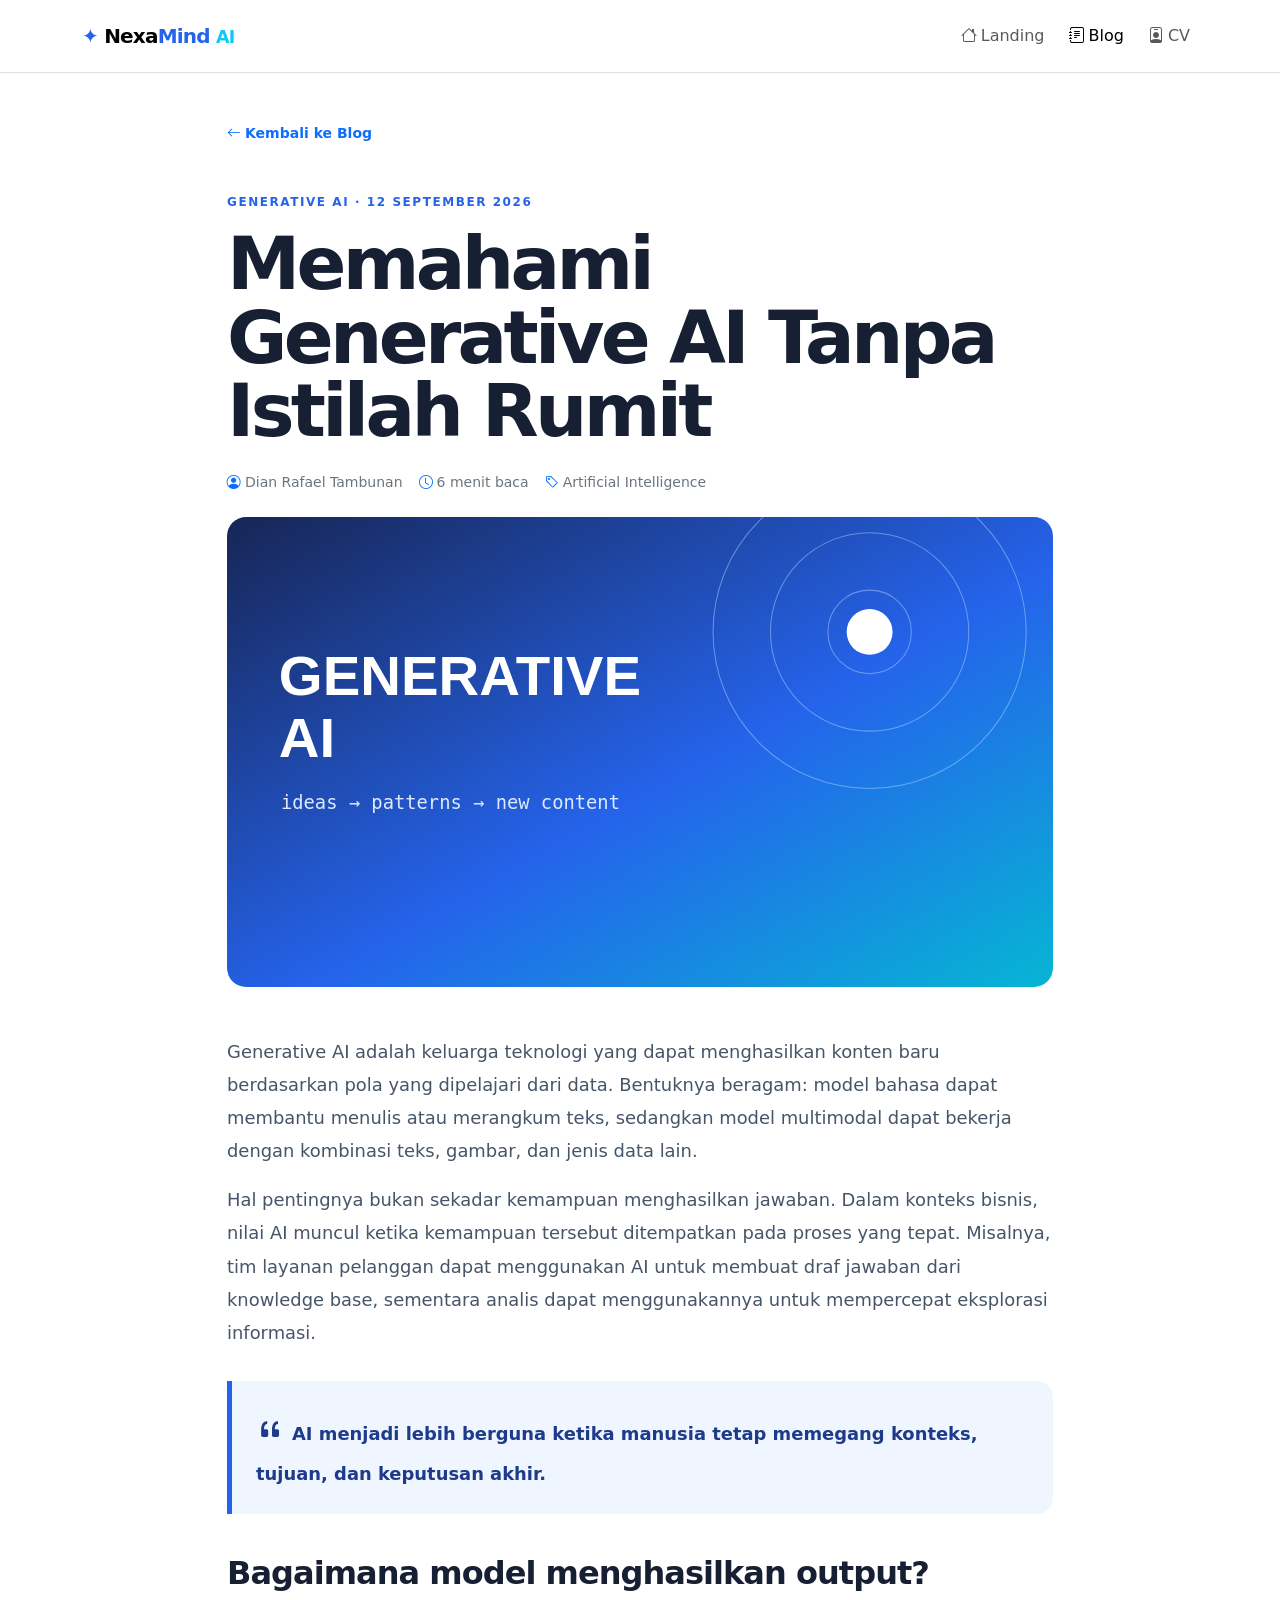
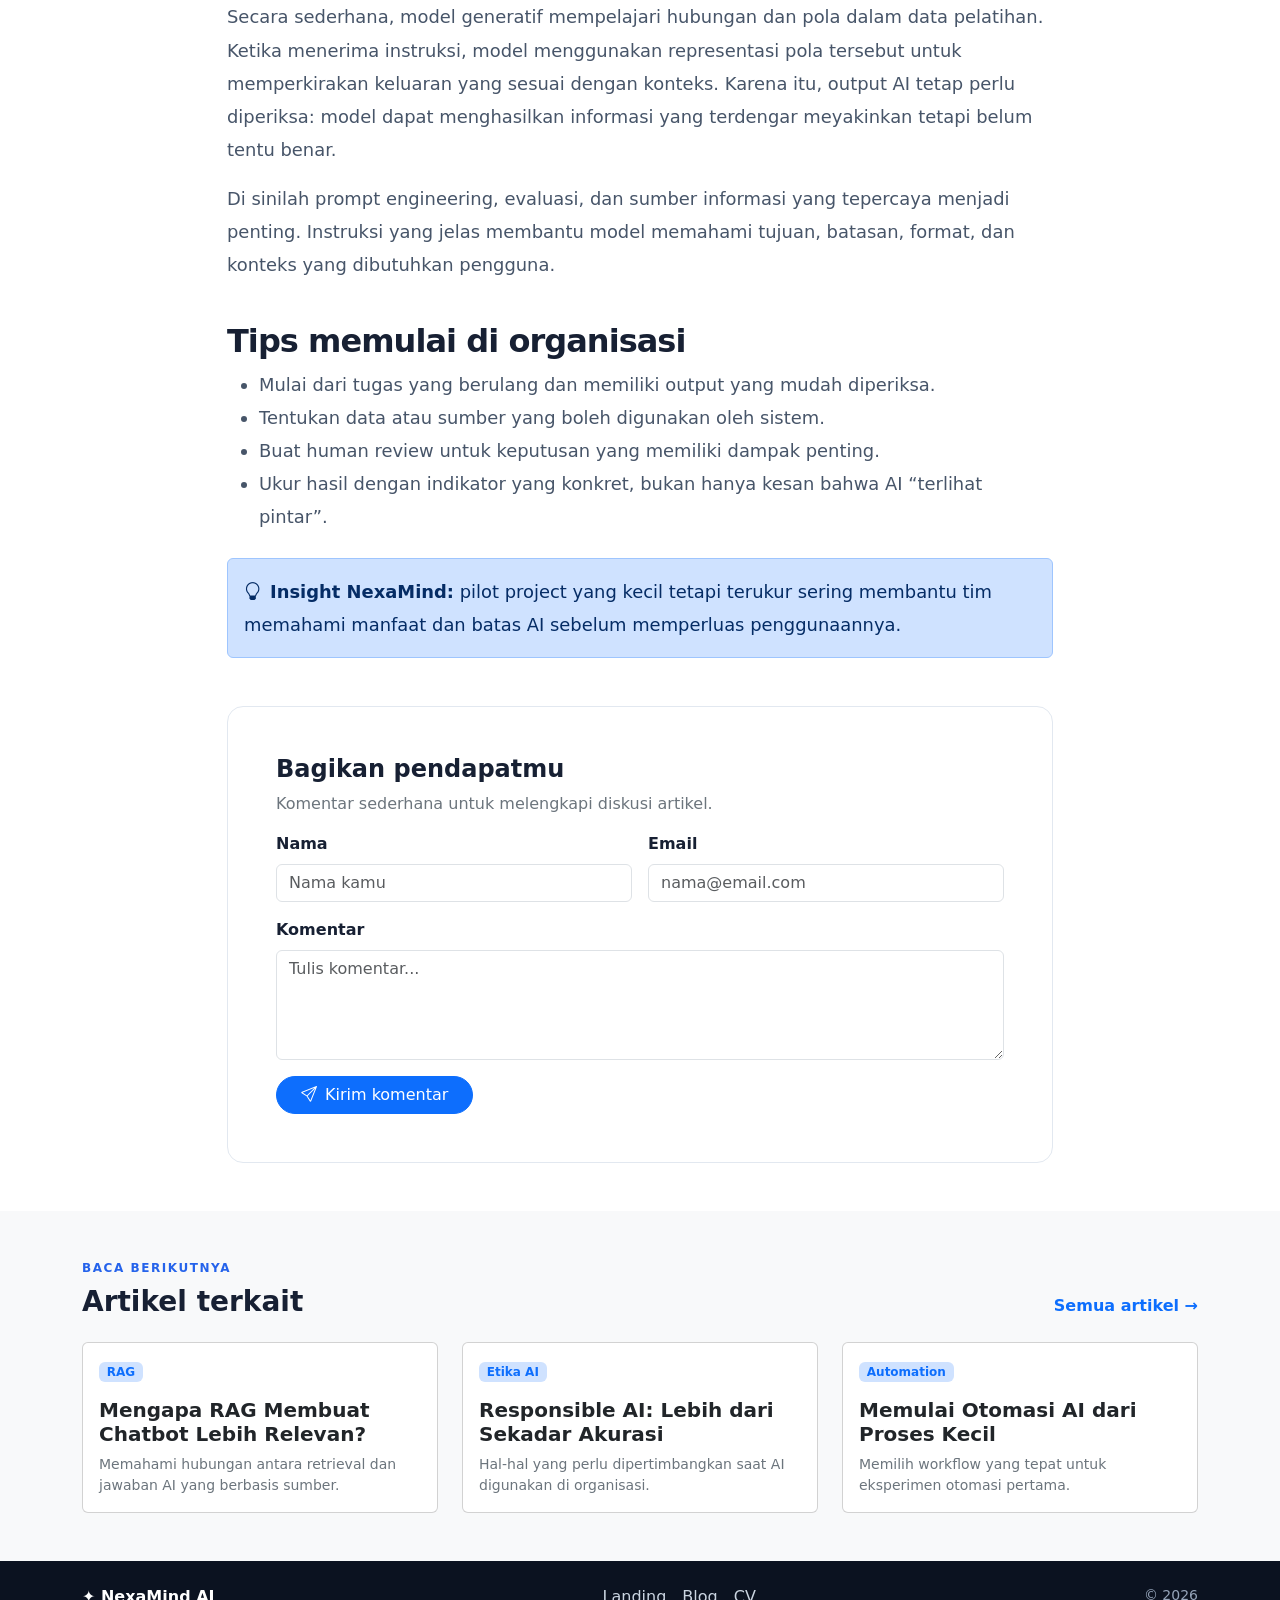
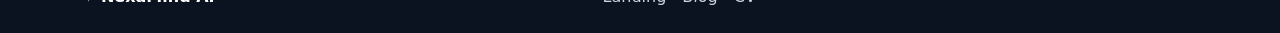
==== blog-detail.html @ 4c4db072 "percobaan 1" ====
<!doctype html>
<html lang="id">
  <head>
    <meta charset="utf-8" />
    <meta name="viewport" content="width=device-width, initial-scale=1" />
    <meta
      name="description"
      content="Artikel NexaMind AI tentang Generative AI."
    />
    <title>Memahami Generative AI — NexaMind</title>
    <link
      href="https://cdn.jsdelivr.net/npm/bootstrap@5.3.8/dist/css/bootstrap.min.css"
      rel="stylesheet"
    />
    <link
      rel="stylesheet"
      href="https://cdn.jsdelivr.net/npm/bootstrap-icons@1.13.1/font/bootstrap-icons.min.css"
    />
    <style>
      body {
        font-family:
          system-ui,
          -apple-system,
          "Segoe UI",
          sans-serif;
        color: #172033;
        background: #fff;
      }
      .brand {
        font-weight: 800;
        letter-spacing: -0.04em;
      }
      .brand span {
        color: #2563eb;
      }
      .article-wrap {
        max-width: 850px;
      }
      .article-hero {
        height: min(54vw, 470px);
        min-height: 280px;
        object-fit: cover;
        border-radius: 1.2rem;
      }
      .eyebrow {
        color: #2563eb;
        font-size: 0.75rem;
        font-weight: 800;
        letter-spacing: 0.13em;
        text-transform: uppercase;
      }
      .article-title {
        font-weight: 800;
        letter-spacing: -0.05em;
        line-height: 1;
        font-size: clamp(2.5rem, 6vw, 4.6rem);
      }
      .article-body {
        font-size: 1.12rem;
        line-height: 1.85;
        color: #475569;
      }
      .article-body h2 {
        color: #172033;
        font-weight: 800;
        letter-spacing: -0.03em;
        margin-top: 2.5rem;
      }
      .article-body blockquote {
        margin: 2rem 0;
        padding: 1.5rem;
        border-left: 5px solid #2563eb;
        border-radius: 0 1rem 1rem 0;
        background: #eff6ff;
        color: #1e3a8a;
        font-weight: 600;
      }
      .comment-box {
        border: 1px solid #e2e8f0;
        border-radius: 1rem;
      }
      .related-card {
        transition: transform 0.2s;
      }
      .related-card:hover {
        transform: translateY(-4px);
      }
      .footer {
        background: #0b1220;
        color: #94a3b8;
      }
      .footer a {
        color: #cbd5e1;
        text-decoration: none;
      }
    </style>
  </head>
  <body>
    <nav class="navbar navbar-expand-lg bg-white border-bottom sticky-top">
      <div class="container py-2">
        <a class="navbar-brand brand" href="index.html"
          ><span>✦</span> Nexa<span>Mind</span>
          <small class="text-info">AI</small></a
        ><button
          class="navbar-toggler"
          data-bs-toggle="collapse"
          data-bs-target="#nav"
        >
          <span class="navbar-toggler-icon"></span>
        </button>
        <div class="collapse navbar-collapse" id="nav">
          <ul class="navbar-nav ms-auto gap-lg-2">
            <li class="nav-item">
              <a class="nav-link" href="index.html"
                ><i class="bi bi-house me-1"></i>Landing</a
              >
            </li>
            <li class="nav-item">
              <a class="nav-link active" href="blog.html"
                ><i class="bi bi-journal-text me-1"></i>Blog</a
              >
            </li>
            <li class="nav-item">
              <a class="nav-link" href="cv.html"
                ><i class="bi bi-person-badge me-1"></i>CV</a
              >
            </li>
          </ul>
        </div>
      </div>
    </nav>
    <main>
      <div class="container article-wrap py-5">
        <a
          href="blog.html"
          class="text-decoration-none text-primary small fw-semibold"
          ><i class="bi bi-arrow-left me-1"></i>Kembali ke Blog</a
        >
        <p class="eyebrow mt-5 mb-3">Generative AI · 12 September 2026</p>
        <h1 class="article-title mb-4">
          Memahami Generative AI Tanpa Istilah Rumit
        </h1>
        <div class="d-flex flex-wrap gap-3 text-secondary small mb-4">
          <span
            ><i class="bi bi-person-circle me-1 text-primary"></i>Dian Rafael
            Tambunan</span
          ><span><i class="bi bi-clock me-1 text-primary"></i>6 menit baca</span
          ><span
            ><i class="bi bi-tag me-1 text-primary"></i>Artificial
            Intelligence</span
          >
        </div>
        <img
          src="assets/img/blog-generative.svg"
          alt="Ilustrasi Generative AI"
          class="article-hero w-100 mb-5"
        />
        <article class="article-body">
          <p>
            Generative AI adalah keluarga teknologi yang dapat menghasilkan
            konten baru berdasarkan pola yang dipelajari dari data. Bentuknya
            beragam: model bahasa dapat membantu menulis atau merangkum teks,
            sedangkan model multimodal dapat bekerja dengan kombinasi teks,
            gambar, dan jenis data lain.
          </p>
          <p>
            Hal pentingnya bukan sekadar kemampuan menghasilkan jawaban. Dalam
            konteks bisnis, nilai AI muncul ketika kemampuan tersebut
            ditempatkan pada proses yang tepat. Misalnya, tim layanan pelanggan
            dapat menggunakan AI untuk membuat draf jawaban dari knowledge base,
            sementara analis dapat menggunakannya untuk mempercepat eksplorasi
            informasi.
          </p>
          <blockquote>
            <i class="bi bi-quote fs-3 me-2"></i>AI menjadi lebih berguna ketika
            manusia tetap memegang konteks, tujuan, dan keputusan akhir.
          </blockquote>
          <h2>Bagaimana model menghasilkan output?</h2>
          <p>
            Secara sederhana, model generatif mempelajari hubungan dan pola
            dalam data pelatihan. Ketika menerima instruksi, model menggunakan
            representasi pola tersebut untuk memperkirakan keluaran yang sesuai
            dengan konteks. Karena itu, output AI tetap perlu diperiksa: model
            dapat menghasilkan informasi yang terdengar meyakinkan tetapi belum
            tentu benar.
          </p>
          <p>
            Di sinilah prompt engineering, evaluasi, dan sumber informasi yang
            tepercaya menjadi penting. Instruksi yang jelas membantu model
            memahami tujuan, batasan, format, dan konteks yang dibutuhkan
            pengguna.
          </p>
          <h2>Tips memulai di organisasi</h2>
          <ul>
            <li>
              Mulai dari tugas yang berulang dan memiliki output yang mudah
              diperiksa.
            </li>
            <li>Tentukan data atau sumber yang boleh digunakan oleh sistem.</li>
            <li>
              Buat human review untuk keputusan yang memiliki dampak penting.
            </li>
            <li>
              Ukur hasil dengan indikator yang konkret, bukan hanya kesan bahwa
              AI “terlihat pintar”.
            </li>
          </ul>
          <div class="alert alert-primary mt-4" role="alert">
            <i class="bi bi-lightbulb me-2"></i
            ><strong>Insight NexaMind:</strong> pilot project yang kecil tetapi
            terukur sering membantu tim memahami manfaat dan batas AI sebelum
            memperluas penggunaannya.
          </div>
        </article>

        <section class="comment-box p-4 p-md-5 mt-5" aria-labelledby="komentar">
          <h2 id="komentar" class="h4 fw-bold">Bagikan pendapatmu</h2>
          <p class="text-secondary">
            Komentar sederhana untuk melengkapi diskusi artikel.
          </p>
          <form>
            <div class="row g-3">
              <div class="col-md-6">
                <label for="comment-name" class="form-label fw-semibold"
                  >Nama</label
                ><input
                  id="comment-name"
                  class="form-control"
                  type="text"
                  placeholder="Nama kamu"
                />
              </div>
              <div class="col-md-6">
                <label for="comment-email" class="form-label fw-semibold"
                  >Email</label
                ><input
                  id="comment-email"
                  class="form-control"
                  type="email"
                  placeholder="nama@email.com"
                />
              </div>
              <div class="col-12">
                <label for="comment" class="form-label fw-semibold"
                  >Komentar</label
                ><textarea
                  id="comment"
                  class="form-control"
                  rows="4"
                  placeholder="Tulis komentar..."
                ></textarea>
              </div>
              <div class="col-12">
                <button class="btn btn-primary rounded-pill px-4" type="button">
                  <i class="bi bi-send me-2"></i>Kirim komentar
                </button>
              </div>
            </div>
          </form>
        </section>
      </div>
      <section class="py-5 bg-light">
        <div class="container">
          <div class="d-flex justify-content-between align-items-end mb-4">
            <div>
              <p class="eyebrow mb-2">Baca berikutnya</p>
              <h2 class="h3 fw-bold mb-0">Artikel terkait</h2>
            </div>
            <a
              href="blog.html"
              class="text-primary text-decoration-none fw-semibold"
              >Semua artikel →</a
            >
          </div>
          <div class="row g-4">
            <div class="col-md-4">
              <a
                href="blog-detail.html"
                class="card related-card text-decoration-none text-dark h-100"
                ><div class="card-body">
                  <span class="badge bg-primary-subtle text-primary mb-3"
                    >RAG</span
                  >
                  <h3 class="h5 fw-bold">
                    Mengapa RAG Membuat Chatbot Lebih Relevan?
                  </h3>
                  <p class="text-secondary small mb-0">
                    Memahami hubungan antara retrieval dan jawaban AI yang
                    berbasis sumber.
                  </p>
                </div></a
              >
            </div>
            <div class="col-md-4">
              <a
                href="blog-detail.html"
                class="card related-card text-decoration-none text-dark h-100"
                ><div class="card-body">
                  <span class="badge bg-primary-subtle text-primary mb-3"
                    >Etika AI</span
                  >
                  <h3 class="h5 fw-bold">
                    Responsible AI: Lebih dari Sekadar Akurasi
                  </h3>
                  <p class="text-secondary small mb-0">
                    Hal-hal yang perlu dipertimbangkan saat AI digunakan di
                    organisasi.
                  </p>
                </div></a
              >
            </div>
            <div class="col-md-4">
              <a
                href="blog-detail.html"
                class="card related-card text-decoration-none text-dark h-100"
                ><div class="card-body">
                  <span class="badge bg-primary-subtle text-primary mb-3"
                    >Automation</span
                  >
                  <h3 class="h5 fw-bold">
                    Memulai Otomasi AI dari Proses Kecil
                  </h3>
                  <p class="text-secondary small mb-0">
                    Memilih workflow yang tepat untuk eksperimen otomasi
                    pertama.
                  </p>
                </div></a
              >
            </div>
          </div>
        </div>
      </section>
    </main>
    <footer class="footer py-4">
      <div
        class="container d-flex flex-column flex-md-row justify-content-between gap-3"
      >
        <strong class="text-white">✦ NexaMind AI</strong>
        <div class="d-flex gap-3">
          <a href="index.html">Landing</a><a href="blog.html">Blog</a
          ><a href="cv.html">CV</a>
        </div>
        <span class="small">© 2026</span>
      </div>
    </footer>
    <script src="https://cdn.jsdelivr.net/npm/bootstrap@5.3.8/dist/js/bootstrap.bundle.min.js"></script>
  </body>
</html>
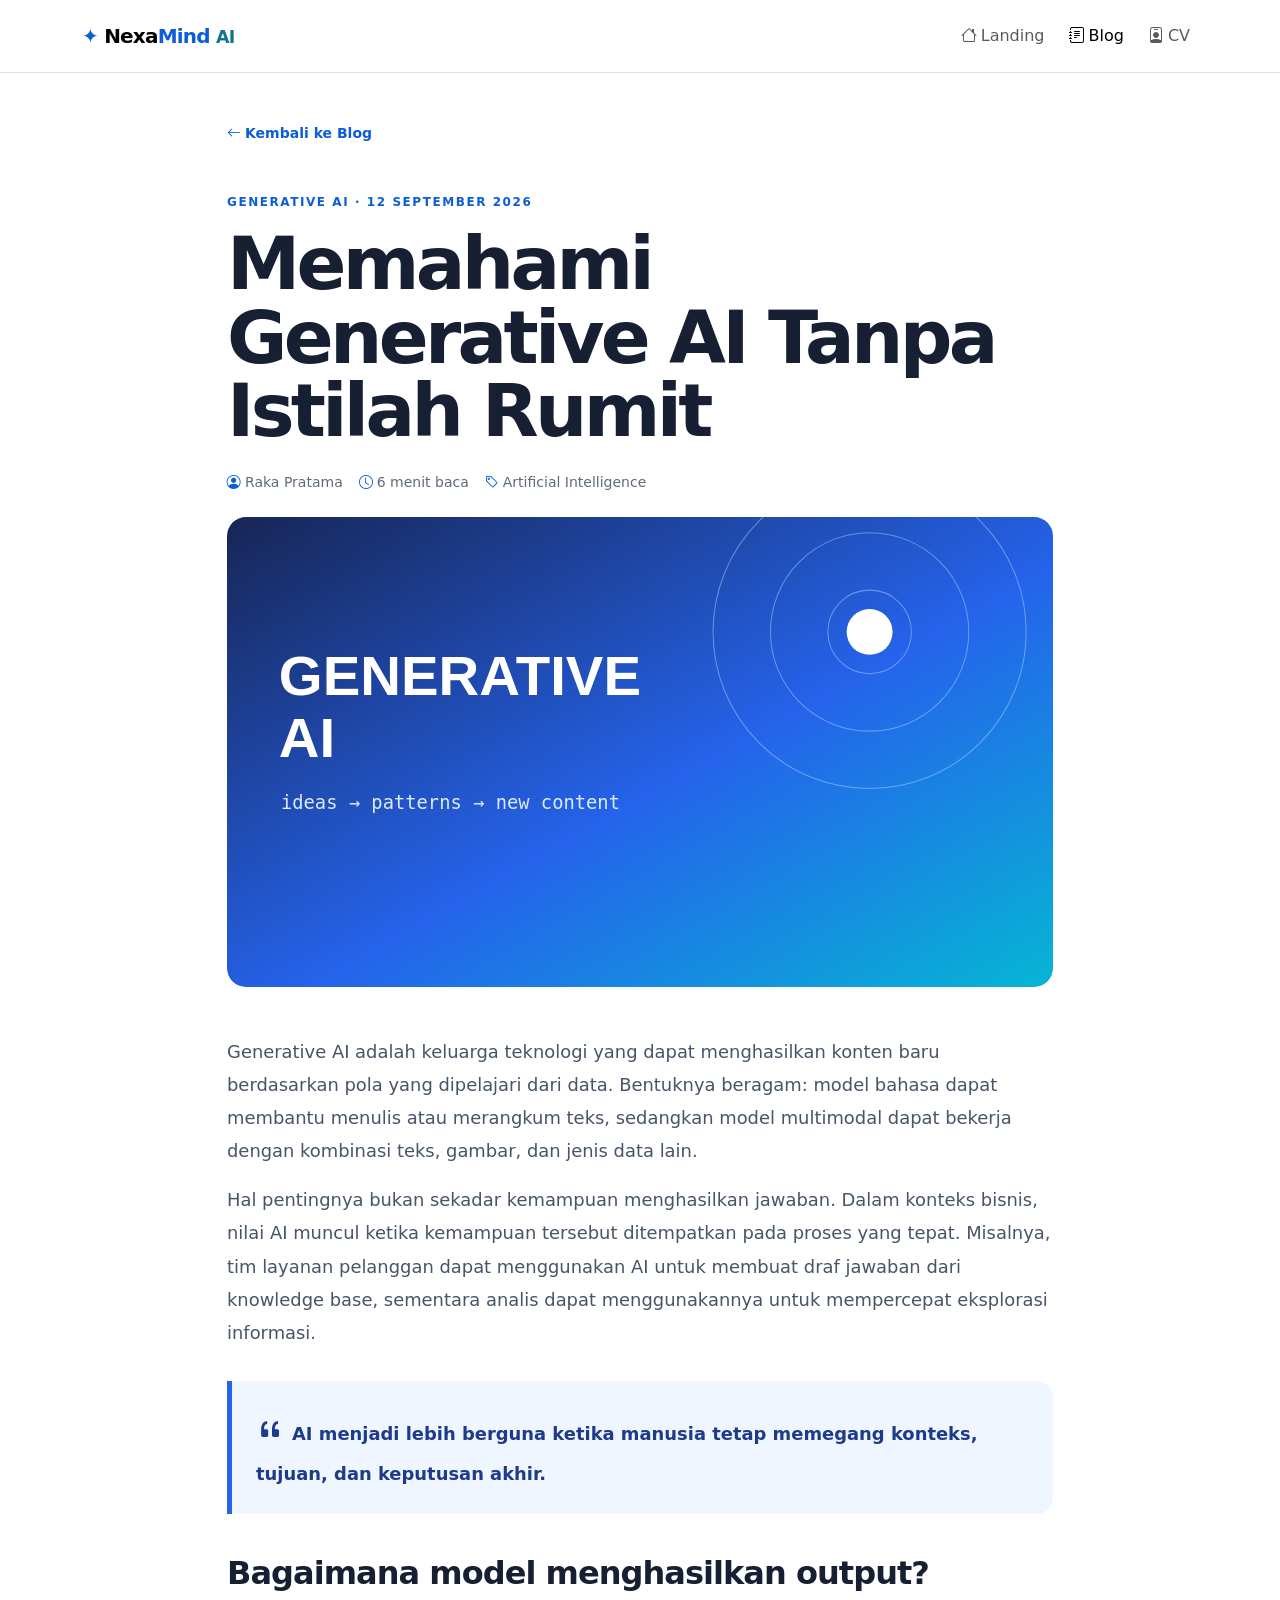
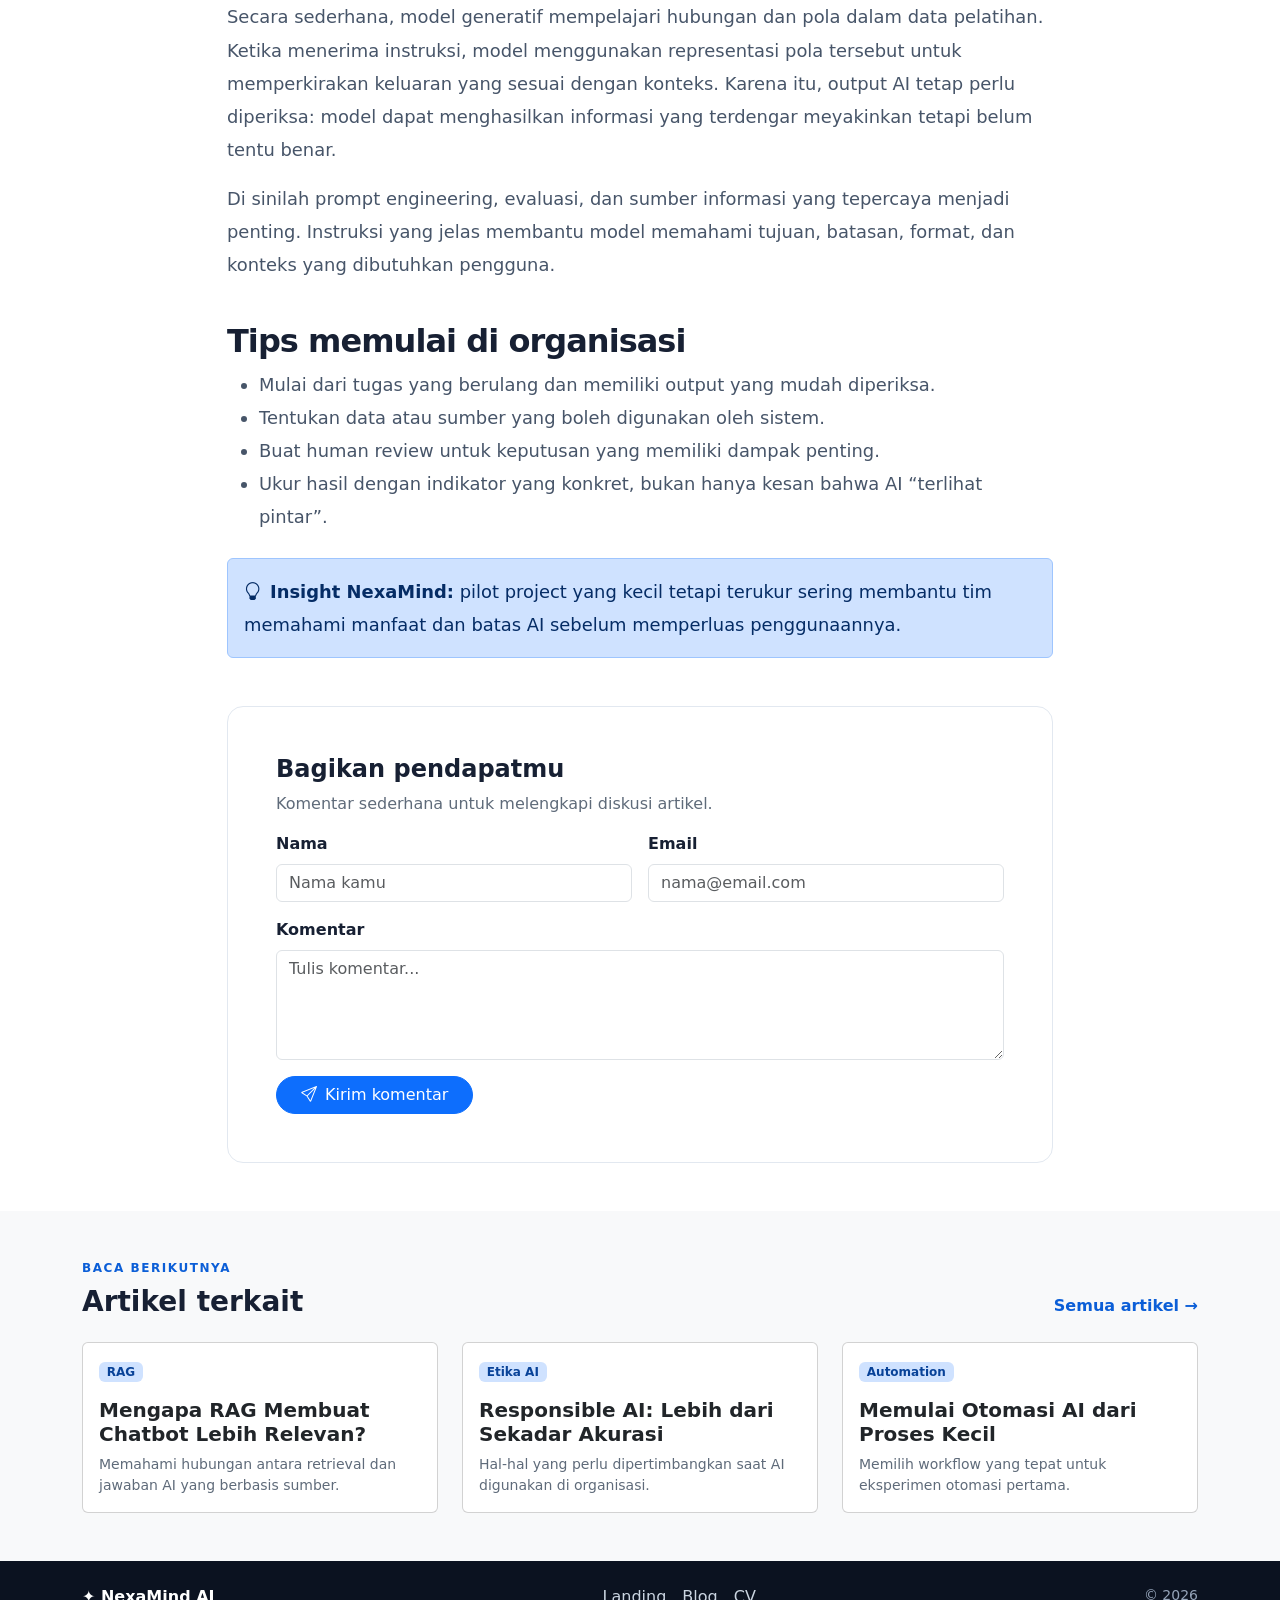
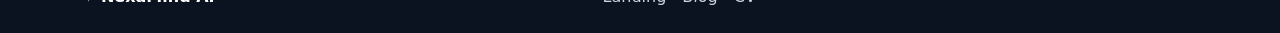
==== commit d18a060c: "perbaikan ke 2" ====
--- a/blog-detail.html
+++ b/blog-detail.html
@@ -17,6 +17,11 @@
       href="https://cdn.jsdelivr.net/npm/bootstrap-icons@1.13.1/font/bootstrap-icons.min.css"
     />
     <style>
+      :root {
+        --nm-blue: #0b5ed7;
+        --nm-cyan: #0e7490;
+        --nm-secondary: #5f6b7a;
+      }
       body {
         font-family:
           system-ui,
@@ -31,7 +36,10 @@
         letter-spacing: -0.04em;
       }
       .brand span {
-        color: #2563eb;
+        color: var(--nm-blue);
+      }
+      .brand small.text-info {
+        color: var(--nm-cyan) !important;
       }
       .article-wrap {
         max-width: 850px;
@@ -43,7 +51,7 @@
         border-radius: 1.2rem;
       }
       .eyebrow {
-        color: #2563eb;
+        color: var(--nm-blue);
         font-size: 0.75rem;
         font-weight: 800;
         letter-spacing: 0.13em;
@@ -92,6 +100,15 @@
       .footer a {
         color: #cbd5e1;
         text-decoration: none;
+      }
+      .text-primary {
+        color: var(--nm-blue) !important;
+      }
+      .text-secondary {
+        color: var(--nm-secondary) !important;
+      }
+      .bg-primary-subtle.text-primary {
+        color: #084298 !important;
       }
     </style>
   </head>
@@ -103,8 +120,12 @@
           <small class="text-info">AI</small></a
         ><button
           class="navbar-toggler"
+          type="button"
           data-bs-toggle="collapse"
           data-bs-target="#nav"
+          aria-controls="nav"
+          aria-expanded="false"
+          aria-label="Buka navigasi"
         >
           <span class="navbar-toggler-icon"></span>
         </button>
@@ -142,8 +163,8 @@
         </h1>
         <div class="d-flex flex-wrap gap-3 text-secondary small mb-4">
           <span
-            ><i class="bi bi-person-circle me-1 text-primary"></i>Dian Rafael
-            Tambunan</span
+            ><i class="bi bi-person-circle me-1 text-primary"></i>Raka
+            Pratama</span
           ><span><i class="bi bi-clock me-1 text-primary"></i>6 menit baca</span
           ><span
             ><i class="bi bi-tag me-1 text-primary"></i>Artificial
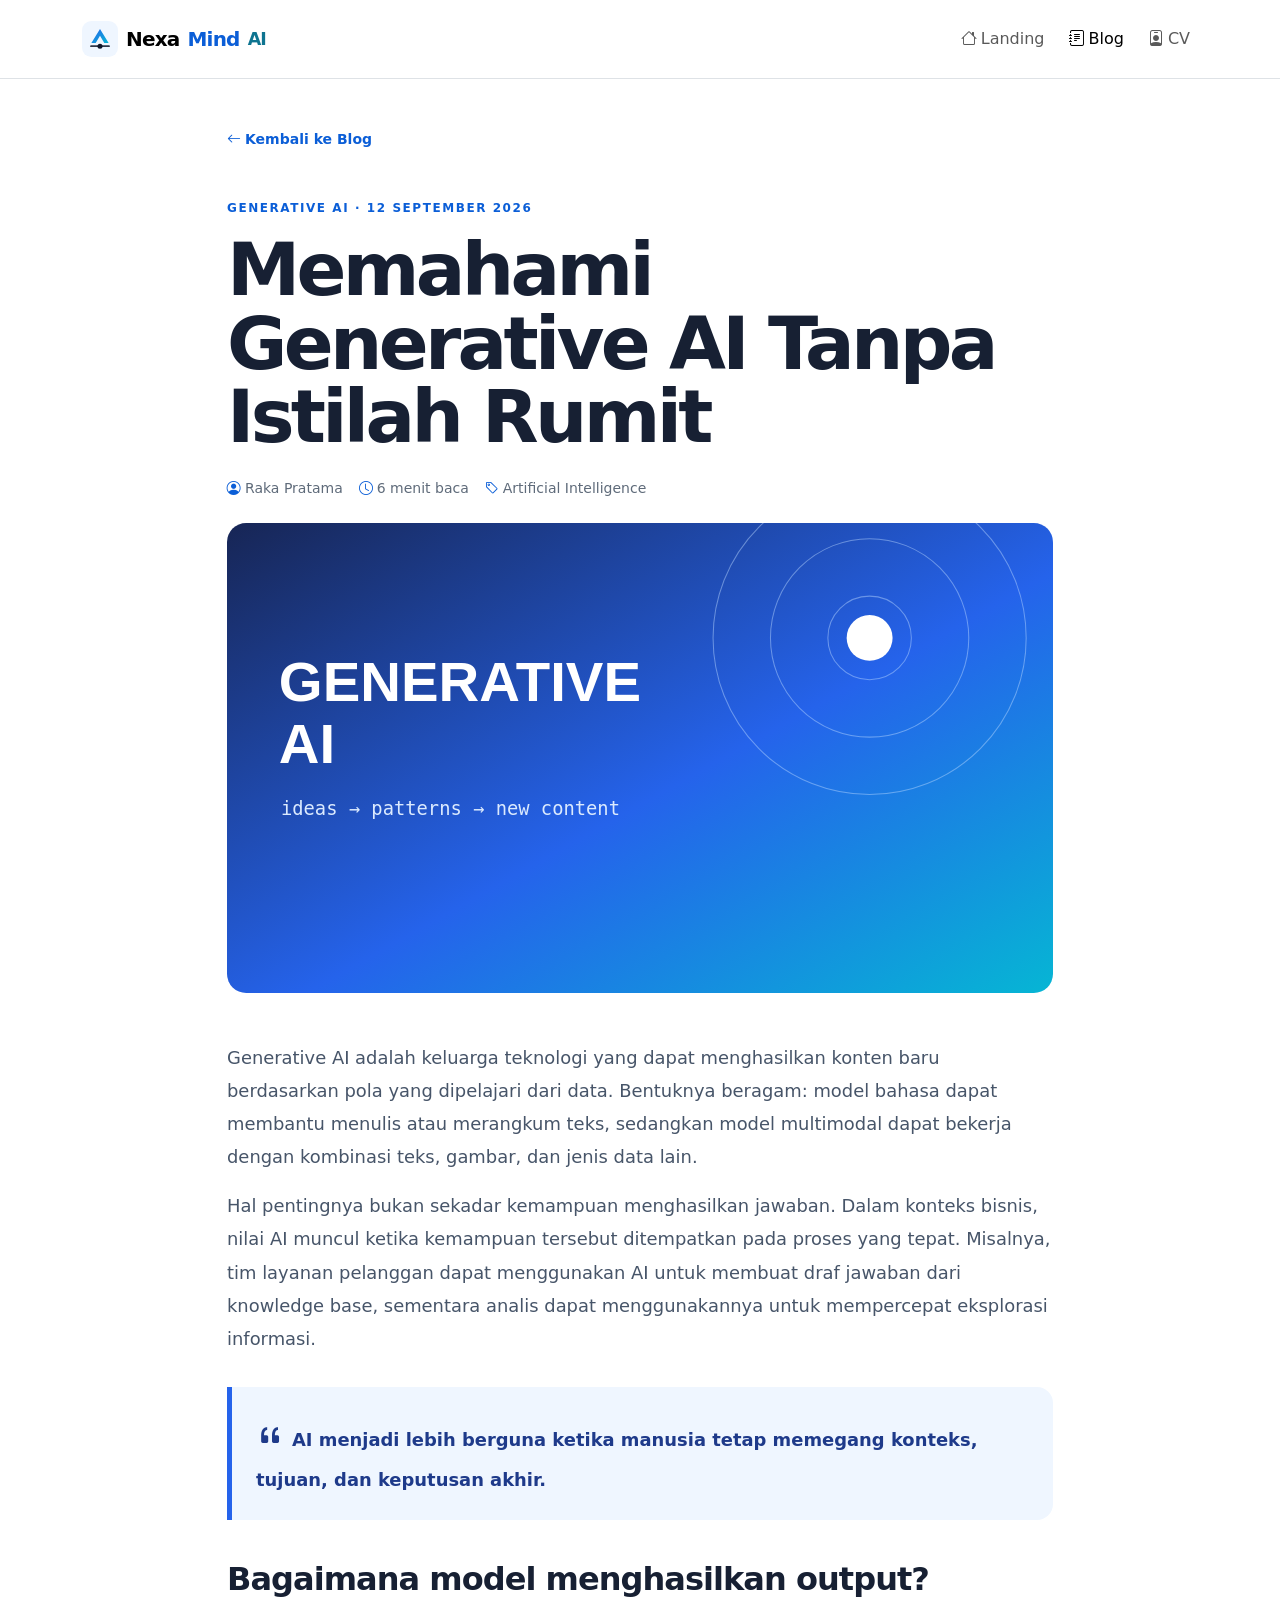
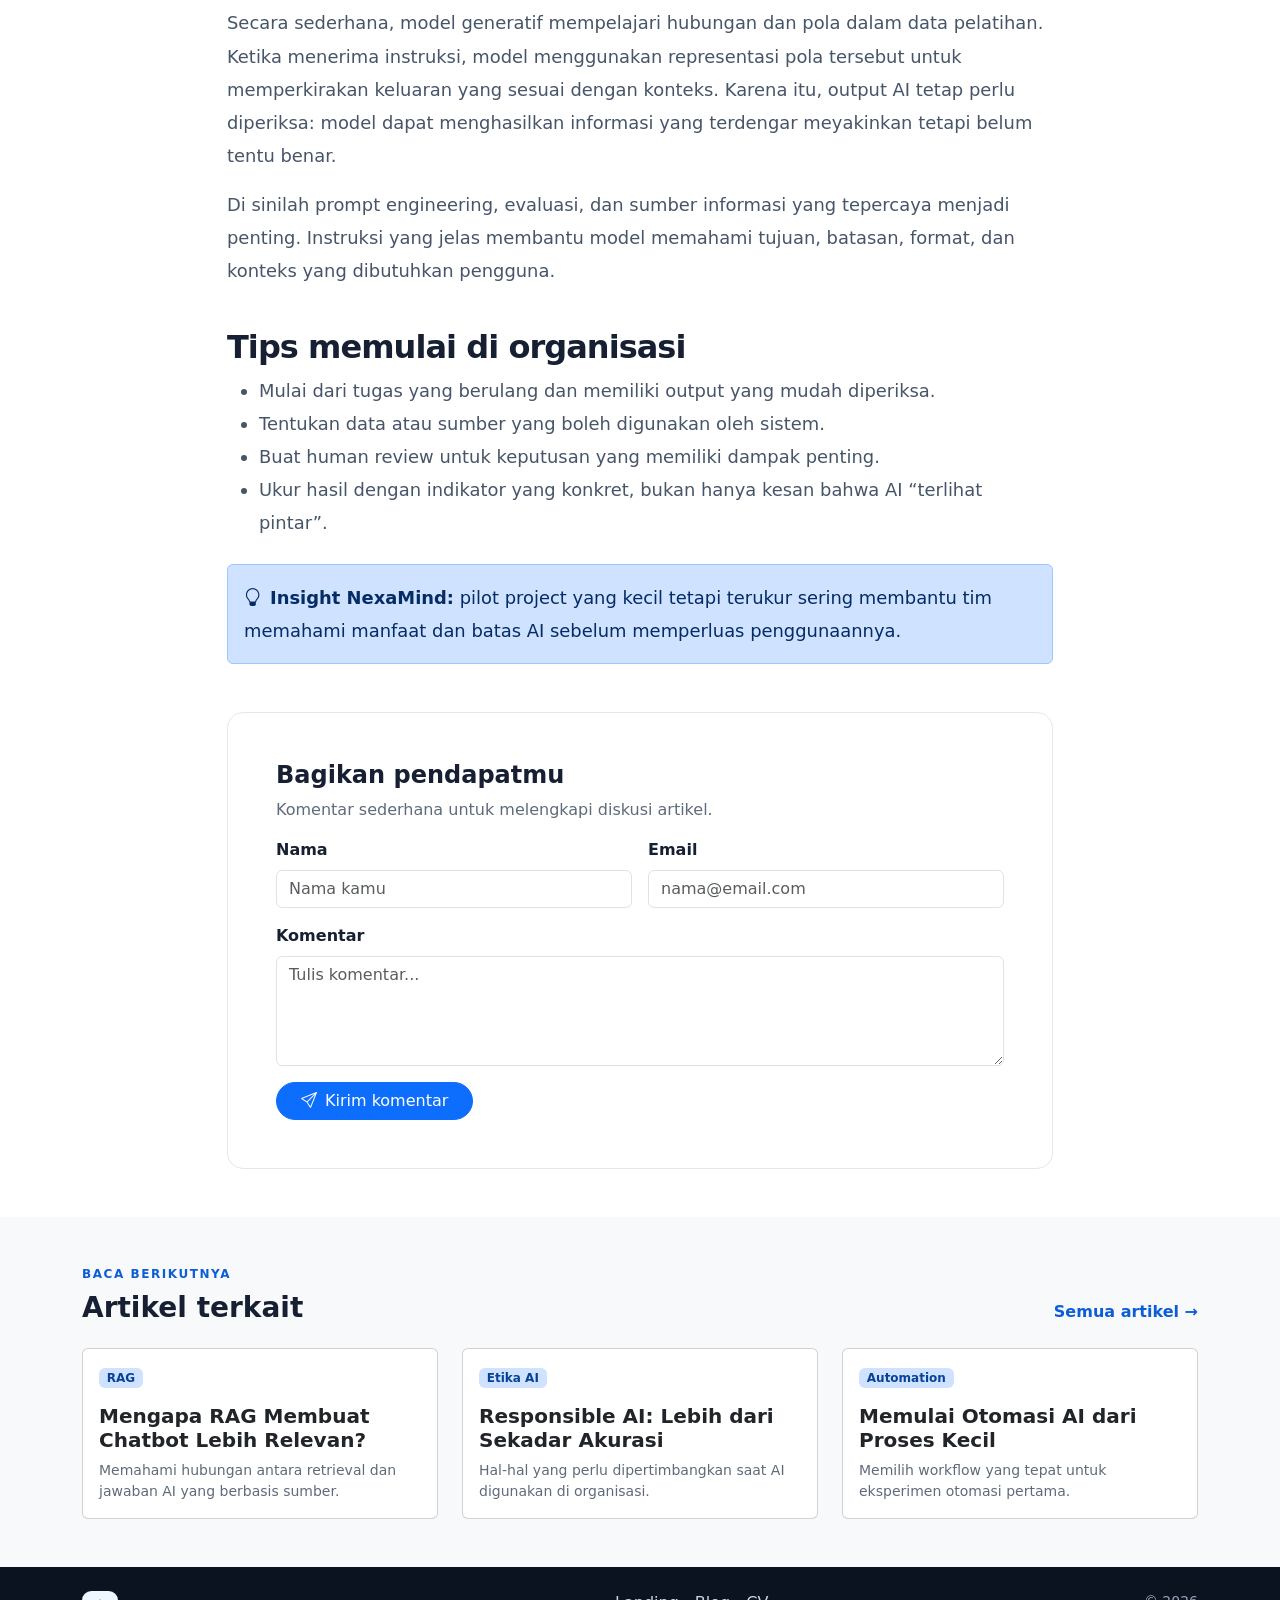
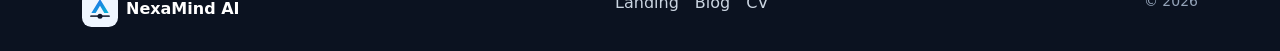
==== commit f9d808d4: "percobaan 4" ====
--- a/blog-detail.html
+++ b/blog-detail.html
@@ -41,6 +41,10 @@
       .brand small.text-info {
         color: var(--nm-cyan) !important;
       }
+      .brand-mark {
+        width: 36px;
+        height: 36px;
+      }
       .article-wrap {
         max-width: 850px;
       }
@@ -113,10 +117,16 @@
     </style>
   </head>
   <body>
+    <!-- Navigasi utama: konsisten dengan landing page dan halaman CV. -->
     <nav class="navbar navbar-expand-lg bg-white border-bottom sticky-top">
       <div class="container py-2">
-        <a class="navbar-brand brand" href="index.html"
-          ><span>✦</span> Nexa<span>Mind</span>
+        <a
+          class="navbar-brand brand d-flex align-items-center gap-2"
+          href="index.html"
+          aria-label="NexaMind AI beranda"
+          ><img src="assets/img/logo.svg" alt="" class="brand-mark" /> Nexa<span
+            >Mind</span
+          >
           <small class="text-info">AI</small></a
         ><button
           class="navbar-toggler"
@@ -150,6 +160,7 @@
         </div>
       </div>
     </nav>
+    <!-- Isi artikel utama. -->
     <main>
       <div class="container article-wrap py-5">
         <a
@@ -234,6 +245,7 @@
           </div>
         </article>
 
+        <!-- Form komentar artikel. -->
         <section class="comment-box p-4 p-md-5 mt-5" aria-labelledby="komentar">
           <h2 id="komentar" class="h4 fw-bold">Bagikan pendapatmu</h2>
           <p class="text-secondary">
@@ -352,11 +364,15 @@
         </div>
       </section>
     </main>
+    <!-- Footer dan navigasi sekunder. -->
     <footer class="footer py-4">
       <div
         class="container d-flex flex-column flex-md-row justify-content-between gap-3"
       >
-        <strong class="text-white">✦ NexaMind AI</strong>
+        <strong class="text-white d-flex align-items-center gap-2"
+          ><img src="assets/img/logo.svg" alt="" class="brand-mark" /> NexaMind
+          AI</strong
+        >
         <div class="d-flex gap-3">
           <a href="index.html">Landing</a><a href="blog.html">Blog</a
           ><a href="cv.html">CV</a>
